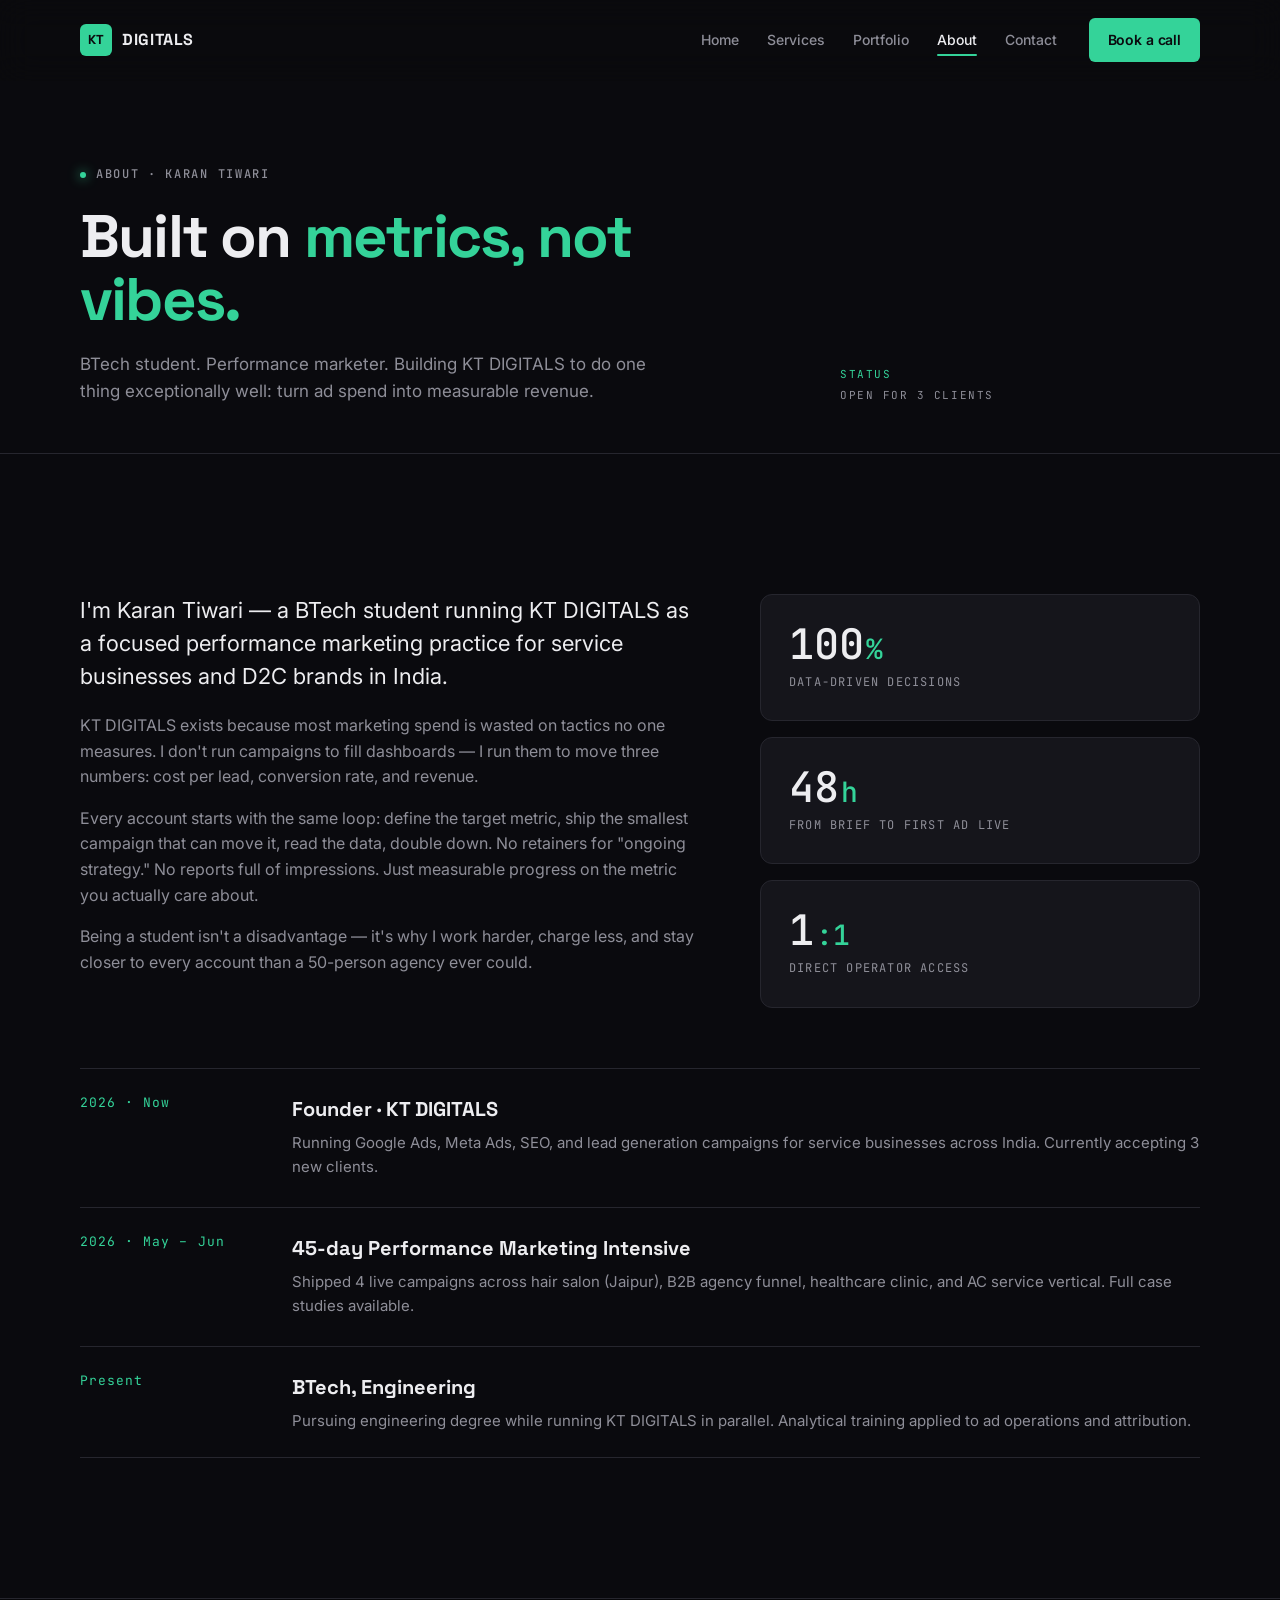
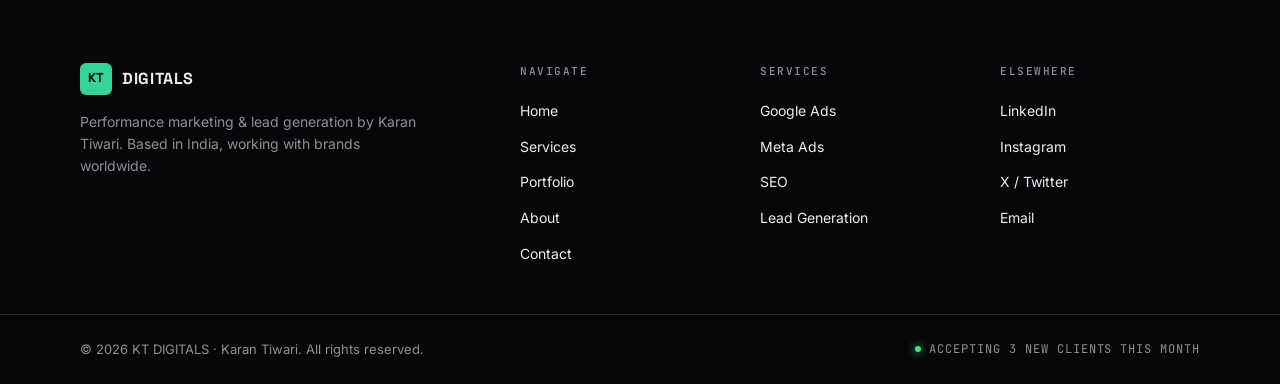
==== about.html @ 0655342a "Initial File setup" ====
<!DOCTYPE html>
<html lang="en">
<head>
  <meta charset="UTF-8" />
  <meta name="viewport" content="width=device-width, initial-scale=1.0" />
  <meta name="theme-color" content="#0A0A0E" />

  <title>About — Karan Tiwari, Founder | KT DIGITALS</title>
  <meta name="description" content="About Karan Tiwari, BTech student and founder of KT DIGITALS. A performance marketing agency built on data-driven decisions, not guesswork." />
  <meta name="keywords" content="Karan Tiwari digital marketer, KT DIGITALS founder, BTech student digital marketing, performance marketing India" />
  <meta name="robots" content="index, follow, max-image-preview:large" />
  <link rel="canonical" href="https://ktdigitals.com/about" />

  <meta property="og:type" content="profile" />
  <meta property="og:url" content="https://ktdigitals.com/about" />
  <meta property="og:title" content="About — Karan Tiwari | KT DIGITALS" />
  <meta property="og:description" content="BTech student. Performance marketer. Building KT DIGITALS to scale brands through measurable campaigns." />
  <meta property="og:image" content="https://ktdigitals.com/og-image.jpg" />

  <link rel="preconnect" href="https://fonts.googleapis.com" />
  <link rel="preconnect" href="https://fonts.gstatic.com" crossorigin />
  <link rel="stylesheet" href="https://fonts.googleapis.com/css2?family=Inter:wght@400;500;600;700&family=JetBrains+Mono:wght@400;500&family=Space+Grotesk:wght@400;500;700&display=swap" />

  <link rel="icon" type="image/svg+xml" href="data:image/svg+xml,%3Csvg xmlns='http://www.w3.org/2000/svg' viewBox='0 0 32 32'%3E%3Crect width='32' height='32' rx='6' fill='%230A0A0E'/%3E%3Ctext x='50%25' y='54%25' text-anchor='middle' dominant-baseline='middle' font-family='sans-serif' font-weight='700' font-size='14' fill='%2334D399'%3EKT%3C/text%3E%3C/svg%3E" />

  <link rel="stylesheet" href="style.css" />

  <script type="application/ld+json">
  {
    "@context": "https://schema.org",
    "@type": "Person",
    "name": "Karan Tiwari",
    "jobTitle": "Founder, KT DIGITALS",
    "description": "BTech student and performance marketer specializing in Google Ads, Meta Ads, SEO, and lead generation.",
    "url": "https://ktdigitals.com/about",
    "worksFor": {
      "@type": "Organization",
      "name": "KT DIGITALS"
    }
  }
  </script>
</head>

<body data-page="about">
  <a class="skip-link" href="#main">Skip to main content</a>

  <header class="site-header" id="siteHeader">
    <div class="container header-inner">
      <a href="index.html" class="brand" aria-label="KT DIGITALS — Home">
        <span class="brand-mark" aria-hidden="true">KT</span>
        <span class="brand-name">DIGITALS</span>
      </a>
      <nav class="site-nav" id="siteNav" aria-label="Primary">
        <ul class="nav-list">
          <li><a href="index.html" class="nav-link">Home</a></li>
          <li><a href="services.html" class="nav-link">Services</a></li>
          <li><a href="portfolio.html" class="nav-link">Portfolio</a></li>
          <li><a href="about.html" class="nav-link is-active">About</a></li>
          <li><a href="contact.html" class="nav-link">Contact</a></li>
        </ul>
        <a href="contact.html" class="btn btn-primary nav-cta">Book a call</a>
      </nav>
      <button class="nav-toggle" id="navToggle" aria-label="Toggle navigation menu" aria-expanded="false" aria-controls="siteNav">
        <span class="nav-toggle-bar" aria-hidden="true"></span>
        <span class="nav-toggle-bar" aria-hidden="true"></span>
        <span class="nav-toggle-bar" aria-hidden="true"></span>
      </button>
    </div>
  </header>

  <main id="main">
    <section class="page-intro">
      <div class="container page-intro-grid">
        <div>
          <p class="eyebrow">
            <span class="eyebrow-dot" aria-hidden="true"></span>
            About · Karan Tiwari
          </p>
          <h1 class="page-intro-headline">
            Built on <span class="text-accent">metrics, not vibes.</span>
          </h1>
          <p class="page-intro-sub">
            BTech student. Performance marketer. Building KT DIGITALS to do one thing exceptionally well: turn ad spend into measurable revenue.
          </p>
        </div>
        <div class="page-intro-meta">
          <span>Status</span>
          <span>Open for 3 clients</span>
        </div>
      </div>
    </section>

    <section class="section" aria-label="About">
      <div class="container about-grid">
        <div class="about-content">
          <p class="about-lead">
            I'm Karan Tiwari — a BTech student running KT DIGITALS as a focused performance marketing practice for service businesses and D2C brands in India.
          </p>
          <p class="about-body">
            KT DIGITALS exists because most marketing spend is wasted on tactics no one measures. I don't run campaigns to fill dashboards — I run them to move three numbers: cost per lead, conversion rate, and revenue.
          </p>
          <p class="about-body">
            Every account starts with the same loop: define the target metric, ship the smallest campaign that can move it, read the data, double down. No retainers for "ongoing strategy." No reports full of impressions. Just measurable progress on the metric you actually care about.
          </p>
          <p class="about-body">
            Being a student isn't a disadvantage — it's why I work harder, charge less, and stay closer to every account than a 50-person agency ever could.
          </p>
        </div>

        <aside class="about-stats" aria-label="How I work">
          <div class="about-stat">
            <span class="about-stat-num">100<span class="about-stat-unit">%</span></span>
            <span class="about-stat-label">Data-driven decisions</span>
          </div>
          <div class="about-stat">
            <span class="about-stat-num">48<span class="about-stat-unit">h</span></span>
            <span class="about-stat-label">From brief to first ad live</span>
          </div>
          <div class="about-stat">
            <span class="about-stat-num">1<span class="about-stat-unit">:1</span></span>
            <span class="about-stat-label">Direct operator access</span>
          </div>
        </aside>
      </div>

      <div class="container">
        <div class="timeline" aria-label="Experience">
          <article class="timeline-item reveal">
            <span class="timeline-date">2026 · Now</span>
            <div>
              <h3 class="timeline-title">Founder · KT DIGITALS</h3>
              <p class="timeline-desc">Running Google Ads, Meta Ads, SEO, and lead generation campaigns for service businesses across India. Currently accepting 3 new clients.</p>
            </div>
          </article>
          <article class="timeline-item reveal">
            <span class="timeline-date">2026 · May – Jun</span>
            <div>
              <h3 class="timeline-title">45-day Performance Marketing Intensive</h3>
              <p class="timeline-desc">Shipped 4 live campaigns across hair salon (Jaipur), B2B agency funnel, healthcare clinic, and AC service vertical. Full case studies available.</p>
            </div>
          </article>
          <article class="timeline-item reveal">
            <span class="timeline-date">Present</span>
            <div>
              <h3 class="timeline-title">BTech, Engineering</h3>
              <p class="timeline-desc">Pursuing engineering degree while running KT DIGITALS in parallel. Analytical training applied to ad operations and attribution.</p>
            </div>
          </article>
        </div>
      </div>
    </section>
  </main>

  <footer class="site-footer">
    <div class="container footer-grid">
      <div class="footer-brand">
        <a href="index.html" class="brand brand--footer" aria-label="KT DIGITALS — Home">
          <span class="brand-mark" aria-hidden="true">KT</span>
          <span class="brand-name">DIGITALS</span>
        </a>
        <p class="footer-tag">
          Performance marketing &amp; lead generation by Karan Tiwari. Based in India, working with brands worldwide.
        </p>
      </div>
      <nav class="footer-nav" aria-label="Footer">
        <h2 class="footer-heading">Navigate</h2>
        <ul>
          <li><a href="index.html">Home</a></li>
          <li><a href="services.html">Services</a></li>
          <li><a href="portfolio.html">Portfolio</a></li>
          <li><a href="about.html">About</a></li>
          <li><a href="contact.html">Contact</a></li>
        </ul>
      </nav>
      <div class="footer-services">
        <h2 class="footer-heading">Services</h2>
        <ul>
          <li><a href="services.html">Google Ads</a></li>
          <li><a href="services.html">Meta Ads</a></li>
          <li><a href="services.html">SEO</a></li>
          <li><a href="services.html">Lead Generation</a></li>
        </ul>
      </div>
      <div class="footer-social">
        <h2 class="footer-heading">Elsewhere</h2>
        <ul class="footer-social-list">
          <li><a href="#" aria-label="LinkedIn">LinkedIn</a></li>
          <li><a href="#" aria-label="Instagram">Instagram</a></li>
          <li><a href="#" aria-label="X / Twitter">X / Twitter</a></li>
          <li><a href="mailto:hello@ktdigitals.com" aria-label="Email">Email</a></li>
        </ul>
      </div>
    </div>
    <div class="footer-bottom">
      <div class="container footer-bottom-inner">
        <p>© <span id="year"></span> KT DIGITALS · Karan Tiwari. All rights reserved.</p>
        <p class="footer-bottom-tag">
          <span class="footer-bottom-dot" aria-hidden="true"></span>
          Accepting 3 new clients this month
        </p>
      </div>
    </div>
  </footer>

  <script src="script.js" defer></script>
</body>
</html>
---- style.css ----
/* =========================================================
   KT DIGITALS — style.css
   Shared design system + per-page accent colors
   ========================================================= */

:root {
  /* Neutral palette — same on every page */
  --bg:            #0A0A0E;
  --bg-surface:    #15151B;
  --bg-elevated:   #1F1F28;
  --border:        #26262E;
  --border-strong: #34343F;
  --text:          #EDEDF0;
  --text-muted:    #8E8E98;
  --text-dim:      #5C5C66;
  --danger:        #F87171;
  --success:       #4ADE80;

  /* Default accent (home page) — overridden per page below */
  --accent:        #FBBF24;
  --accent-hover:  #F4A810;
  --accent-soft:   rgba(251, 191, 36, 0.12);
  --accent-on:     #0A0A0E;

  /* Typography */
  --font-display: 'Space Grotesk', system-ui, sans-serif;
  --font-body:    'Inter', system-ui, -apple-system, sans-serif;
  --font-mono:    'JetBrains Mono', ui-monospace, 'SF Mono', Menlo, monospace;

  /* Layout */
  --container-max: 1200px;
  --container-pad: clamp(20px, 5vw, 40px);
  --section-pad:   clamp(80px, 12vw, 140px);
  --radius-sm: 6px;
  --radius:    12px;
  --radius-lg: 20px;

  /* Motion */
  --ease: cubic-bezier(0.2, 0.7, 0.2, 1);
}

/* ---------- Per-page accent overrides ---------- */
body[data-page="home"] {
  --accent:        #FBBF24;
  --accent-hover:  #F4A810;
  --accent-soft:   rgba(251, 191, 36, 0.12);
  --accent-on:     #0A0A0E;
}
body[data-page="services"] {
  --accent:        #60A5FA;
  --accent-hover:  #3B82F6;
  --accent-soft:   rgba(96, 165, 250, 0.14);
  --accent-on:     #0A0A0E;
}
body[data-page="portfolio"] {
  --accent:        #F87171;
  --accent-hover:  #EF4444;
  --accent-soft:   rgba(248, 113, 113, 0.14);
  --accent-on:     #0A0A0E;
}
body[data-page="about"] {
  --accent:        #34D399;
  --accent-hover:  #10B981;
  --accent-soft:   rgba(52, 211, 153, 0.14);
  --accent-on:     #0A0A0E;
}
body[data-page="contact"] {
  --accent:        #A78BFA;
  --accent-hover:  #8B5CF6;
  --accent-soft:   rgba(167, 139, 250, 0.14);
  --accent-on:     #0A0A0E;
}

/* ---------- Reset ---------- */
*, *::before, *::after { box-sizing: border-box; }
* { margin: 0; }
html { scroll-behavior: smooth; }
body {
  background: var(--bg);
  color: var(--text);
  font-family: var(--font-body);
  font-size: 16px;
  line-height: 1.6;
  -webkit-font-smoothing: antialiased;
  text-rendering: optimizeLegibility;
  overflow-x: hidden;
}
img, svg { display: block; max-width: 100%; }
button { font: inherit; cursor: pointer; background: none; border: 0; color: inherit; }
a { color: inherit; text-decoration: none; }
ul { list-style: none; padding: 0; }
input, textarea, select { font: inherit; color: inherit; }

/* ---------- Accessibility ---------- */
.skip-link {
  position: absolute;
  left: -9999px;
  top: 0;
  background: var(--accent);
  color: var(--accent-on);
  padding: 12px 20px;
  font-weight: 600;
  z-index: 1000;
  border-radius: 0 0 var(--radius) 0;
}
.skip-link:focus { left: 0; }

*:focus-visible {
  outline: 2px solid var(--accent);
  outline-offset: 3px;
  border-radius: 4px;
}

@media (prefers-reduced-motion: reduce) {
  html { scroll-behavior: auto; }
  *, *::before, *::after {
    animation-duration: 0.01ms !important;
    transition-duration: 0.01ms !important;
  }
}

/* ---------- Container ---------- */
.container {
  width: 100%;
  max-width: var(--container-max);
  margin: 0 auto;
  padding-left: var(--container-pad);
  padding-right: var(--container-pad);
}

/* ---------- Buttons ---------- */
.btn {
  display: inline-flex;
  align-items: center;
  justify-content: center;
  gap: 8px;
  padding: 14px 22px;
  font-family: var(--font-body);
  font-size: 15px;
  font-weight: 600;
  letter-spacing: -0.01em;
  border-radius: var(--radius-sm);
  transition: transform 0.2s var(--ease), background 0.2s var(--ease), color 0.2s var(--ease), border-color 0.2s var(--ease);
  white-space: nowrap;
  border: 1px solid transparent;
}
.btn-primary {
  background: var(--accent);
  color: var(--accent-on);
}
.btn-primary:hover {
  background: var(--accent-hover);
  transform: translateY(-1px);
}
.btn-ghost {
  background: transparent;
  border-color: var(--border-strong);
  color: var(--text);
}
.btn-ghost:hover {
  border-color: var(--accent);
  color: var(--accent);
}
.btn-block { width: 100%; }
.btn-arrow { transition: transform 0.2s var(--ease); }
.btn:hover .btn-arrow { transform: translateX(3px); }

/* ---------- Eyebrow / Section heads ---------- */
.eyebrow {
  display: inline-flex;
  align-items: center;
  gap: 10px;
  font-family: var(--font-mono);
  font-size: 12px;
  font-weight: 500;
  text-transform: uppercase;
  letter-spacing: 0.14em;
  color: var(--text-muted);
  margin-bottom: 20px;
}
.eyebrow-dot {
  width: 6px;
  height: 6px;
  background: var(--accent);
  border-radius: 50%;
  box-shadow: 0 0 12px var(--accent);
}

.section { padding: var(--section-pad) 0; }

.section-head {
  max-width: 720px;
  margin-bottom: 64px;
}
.section-headline {
  font-family: var(--font-display);
  font-size: clamp(32px, 4.5vw, 52px);
  font-weight: 700;
  line-height: 1.08;
  letter-spacing: -0.025em;
  margin-bottom: 18px;
}
.section-sub {
  font-size: clamp(16px, 1.6vw, 18px);
  color: var(--text-muted);
  max-width: 60ch;
}

/* The accent-tinted phrases (e.g. "Scale Your Brand", "Performance Marketing") */
.text-accent { color: var(--accent); }

/* =========================================================
   HEADER
   ========================================================= */
.site-header {
  position: fixed;
  inset: 0 0 auto 0;
  z-index: 100;
  background: rgba(10, 10, 14, 0.7);
  backdrop-filter: blur(16px);
  -webkit-backdrop-filter: blur(16px);
  border-bottom: 1px solid transparent;
  transition: border-color 0.2s var(--ease), background 0.2s var(--ease);
}
.site-header.scrolled {
  border-bottom-color: var(--border);
  background: rgba(10, 10, 14, 0.92);
}

.header-inner {
  display: flex;
  align-items: center;
  justify-content: space-between;
  padding-top: 18px;
  padding-bottom: 18px;
}

.brand {
  display: inline-flex;
  align-items: center;
  gap: 10px;
  font-family: var(--font-display);
  font-weight: 700;
  font-size: 16px;
  letter-spacing: 0.04em;
}
.brand-mark {
  display: inline-flex;
  align-items: center;
  justify-content: center;
  width: 32px;
  height: 32px;
  background: var(--accent);
  color: var(--accent-on);
  border-radius: var(--radius-sm);
  font-size: 13px;
  font-weight: 700;
  letter-spacing: 0.02em;
}
.brand-name { color: var(--text); }

.site-nav {
  display: flex;
  align-items: center;
  gap: 32px;
}
.nav-list {
  display: flex;
  align-items: center;
  gap: 28px;
}
.nav-link {
  font-size: 14px;
  font-weight: 500;
  color: var(--text-muted);
  position: relative;
  transition: color 0.2s var(--ease);
  padding: 4px 0;
}
.nav-link:hover { color: var(--text); }
.nav-link.is-active {
  color: var(--text);
}
.nav-link.is-active::after {
  content: "";
  position: absolute;
  left: 0;
  right: 0;
  bottom: -4px;
  height: 2px;
  background: var(--accent);
  border-radius: 1px;
}

.nav-cta {
  padding: 10px 18px;
  font-size: 14px;
}

.nav-toggle {
  display: none;
  flex-direction: column;
  gap: 5px;
  padding: 10px;
  margin-right: -10px;
}
.nav-toggle-bar {
  display: block;
  width: 24px;
  height: 2px;
  background: var(--text);
  transition: transform 0.25s var(--ease), opacity 0.25s var(--ease);
}
.nav-toggle.is-open .nav-toggle-bar:nth-child(1) { transform: translateY(7px) rotate(45deg); }
.nav-toggle.is-open .nav-toggle-bar:nth-child(2) { opacity: 0; }
.nav-toggle.is-open .nav-toggle-bar:nth-child(3) { transform: translateY(-7px) rotate(-45deg); }

/* Page-top padding so fixed header doesn't cover content */
main { padding-top: 80px; }

/* =========================================================
   HERO (home page)
   ========================================================= */
.hero {
  position: relative;
  padding-top: 60px;
  padding-bottom: var(--section-pad);
  overflow: hidden;
}
.hero::before {
  content: "";
  position: absolute;
  inset: 0;
  background-image:
    linear-gradient(var(--border) 1px, transparent 1px),
    linear-gradient(90deg, var(--border) 1px, transparent 1px);
  background-size: 80px 80px;
  background-position: -1px -1px;
  opacity: 0.35;
  mask-image: radial-gradient(ellipse at 30% 30%, #000 30%, transparent 75%);
  -webkit-mask-image: radial-gradient(ellipse at 30% 30%, #000 30%, transparent 75%);
  pointer-events: none;
}

.hero-grid {
  position: relative;
  display: grid;
  grid-template-columns: 1.25fr 1fr;
  gap: 64px;
  align-items: center;
}

.hero-headline {
  font-family: var(--font-display);
  font-size: clamp(36px, 5vw, 58px);
  font-weight: 700;
  line-height: 1.06;
  letter-spacing: -0.03em;
  margin-bottom: 24px;
}

.hero-sub {
  font-size: clamp(16px, 1.6vw, 18px);
  color: var(--text-muted);
  max-width: 52ch;
  margin-bottom: 36px;
}

.hero-ctas {
  display: flex;
  gap: 12px;
  flex-wrap: wrap;
  margin-bottom: 40px;
}

.hero-tags {
  display: flex;
  flex-wrap: wrap;
  gap: 8px 20px;
  font-family: var(--font-mono);
  font-size: 12px;
  font-weight: 500;
  text-transform: uppercase;
  letter-spacing: 0.12em;
  color: var(--text-dim);
  padding-top: 24px;
  border-top: 1px solid var(--border);
}
.hero-tags li { display: flex; align-items: center; gap: 8px; }
.hero-tags li::before {
  content: "";
  width: 4px;
  height: 4px;
  background: var(--text-dim);
  border-radius: 50%;
}

/* Hero metric card */
.hero-metric-card {
  background: var(--bg-surface);
  border: 1px solid var(--border);
  border-radius: var(--radius);
  padding: 24px;
  position: relative;
}
.hero-metric-card::before {
  content: "";
  position: absolute;
  top: -1px;
  left: -1px;
  right: -1px;
  height: 1px;
  background: linear-gradient(90deg, transparent, var(--accent), transparent);
}

.metric-card-head {
  display: flex;
  justify-content: space-between;
  align-items: center;
  padding-bottom: 16px;
  margin-bottom: 16px;
  border-bottom: 1px solid var(--border);
}
.metric-card-label {
  font-family: var(--font-mono);
  font-size: 11px;
  font-weight: 500;
  text-transform: uppercase;
  letter-spacing: 0.14em;
  color: var(--text-muted);
}
.metric-card-live {
  display: inline-flex;
  align-items: center;
  gap: 6px;
  font-family: var(--font-mono);
  font-size: 11px;
  letter-spacing: 0.1em;
  text-transform: uppercase;
  color: var(--success);
}
.live-dot {
  width: 6px;
  height: 6px;
  background: var(--success);
  border-radius: 50%;
  animation: pulse 2s var(--ease) infinite;
}
@keyframes pulse {
  0%, 100% { opacity: 1; transform: scale(1); }
  50% { opacity: 0.5; transform: scale(0.85); }
}

.metric-list { display: flex; flex-direction: column; gap: 4px; }
.metric-row {
  display: flex;
  justify-content: space-between;
  align-items: baseline;
  padding: 12px 0;
  border-bottom: 1px solid var(--border);
}
.metric-row:last-child { border-bottom: 0; }
.metric-key { font-size: 14px; color: var(--text-muted); }
.metric-val {
  font-family: var(--font-mono);
  font-size: 22px;
  font-weight: 500;
  color: var(--text);
}
.metric-unit { color: var(--accent); margin-left: 2px; }

.metric-card-foot {
  display: flex;
  align-items: center;
  gap: 8px;
  margin-top: 16px;
  padding-top: 16px;
  border-top: 1px solid var(--border);
  font-family: var(--font-mono);
  font-size: 11px;
  letter-spacing: 0.08em;
  text-transform: uppercase;
  color: var(--text-dim);
}
.metric-foot-mark { color: var(--accent); }

/* =========================================================
   PAGE INTRO (used on services, portfolio, about, contact)
   ========================================================= */
.page-intro {
  padding-top: 80px;
  padding-bottom: 48px;
  border-bottom: 1px solid var(--border);
}
.page-intro-grid {
  display: grid;
  grid-template-columns: 2fr 1fr;
  gap: 40px;
  align-items: end;
}
.page-intro-headline {
  font-family: var(--font-display);
  font-size: clamp(36px, 5vw, 60px);
  font-weight: 700;
  line-height: 1.05;
  letter-spacing: -0.03em;
  margin-bottom: 20px;
}
.page-intro-sub {
  font-size: clamp(15px, 1.4vw, 17px);
  color: var(--text-muted);
  max-width: 52ch;
}
.page-intro-meta {
  font-family: var(--font-mono);
  font-size: 11px;
  text-transform: uppercase;
  letter-spacing: 0.14em;
  color: var(--text-muted);
  display: flex;
  flex-direction: column;
  gap: 4px;
}
.page-intro-meta span:first-child { color: var(--accent); }

/* =========================================================
   SERVICES
   ========================================================= */
.services-grid {
  display: grid;
  grid-template-columns: repeat(2, 1fr);
  gap: 20px;
}

.service-card {
  position: relative;
  background: var(--bg-surface);
  border: 1px solid var(--border);
  border-radius: var(--radius);
  padding: 32px;
  transition: transform 0.3s var(--ease), border-color 0.3s var(--ease), background 0.3s var(--ease);
  overflow: hidden;
}
.service-card::before {
  content: "";
  position: absolute;
  top: 0;
  left: 0;
  width: 100%;
  height: 1px;
  background: linear-gradient(90deg, var(--accent) 0%, transparent 50%);
  transform: scaleX(0);
  transform-origin: left;
  transition: transform 0.4s var(--ease);
}
.service-card:hover {
  transform: translateY(-4px);
  border-color: var(--border-strong);
}
.service-card:hover::before { transform: scaleX(1); }
.service-card:hover .service-arrow {
  color: var(--accent);
  transform: translate(4px, -4px);
}

.service-tag {
  display: inline-block;
  font-family: var(--font-mono);
  font-size: 11px;
  font-weight: 500;
  letter-spacing: 0.14em;
  color: var(--accent);
  background: var(--accent-soft);
  padding: 5px 10px;
  border-radius: var(--radius-sm);
  margin-bottom: 24px;
}

.service-title {
  font-family: var(--font-display);
  font-size: 26px;
  font-weight: 700;
  letter-spacing: -0.02em;
  margin-bottom: 14px;
}
.service-desc {
  color: var(--text-muted);
  margin-bottom: 20px;
  font-size: 15px;
}
.service-points {
  display: flex;
  flex-direction: column;
  gap: 8px;
  font-size: 14px;
  color: var(--text-muted);
}
.service-points li { display: flex; align-items: center; gap: 10px; }
.service-points li::before {
  content: "";
  width: 4px;
  height: 4px;
  background: var(--accent);
  border-radius: 50%;
  flex-shrink: 0;
}

.service-arrow {
  position: absolute;
  top: 32px;
  right: 32px;
  font-size: 20px;
  color: var(--text-dim);
  transition: color 0.3s var(--ease), transform 0.3s var(--ease);
}

/* Services page extra section: process */
.process-grid {
  display: grid;
  grid-template-columns: repeat(4, 1fr);
  gap: 20px;
  margin-top: 24px;
}
.process-step {
  padding: 24px;
  border: 1px solid var(--border);
  border-radius: var(--radius);
  background: var(--bg-surface);
}
.process-num {
  font-family: var(--font-mono);
  font-size: 12px;
  color: var(--accent);
  letter-spacing: 0.14em;
  text-transform: uppercase;
  margin-bottom: 16px;
  display: block;
}
.process-title {
  font-family: var(--font-display);
  font-size: 18px;
  font-weight: 700;
  margin-bottom: 8px;
}
.process-desc { font-size: 14px; color: var(--text-muted); }

/* =========================================================
   PORTFOLIO
   ========================================================= */
.portfolio-grid {
  display: grid;
  grid-template-columns: repeat(2, 1fr);
  gap: 24px;
}

.portfolio-card {
  background: var(--bg-surface);
  border: 1px solid var(--border);
  border-radius: var(--radius);
  overflow: hidden;
  transition: transform 0.3s var(--ease), border-color 0.3s var(--ease);
}
.portfolio-card:hover {
  transform: translateY(-4px);
  border-color: var(--border-strong);
}

.portfolio-figure {
  position: relative;
  aspect-ratio: 16 / 10;
  overflow: hidden;
  background: linear-gradient(135deg, var(--bg-elevated) 0%, var(--bg-surface) 100%);
}
.portfolio-figure::before {
  content: "";
  position: absolute;
  inset: 0;
  background-image:
    linear-gradient(var(--border) 1px, transparent 1px),
    linear-gradient(90deg, var(--border) 1px, transparent 1px);
  background-size: 40px 40px;
  opacity: 0.5;
}
.portfolio-figure img {
  position: relative;
  width: 100%;
  height: 100%;
  object-fit: cover;
  transition: transform 0.5s var(--ease);
}
.portfolio-figure img.img-fallback { opacity: 0; }
.portfolio-card:hover .portfolio-figure img { transform: scale(1.04); }

.portfolio-fig-tag {
  position: absolute;
  top: 16px;
  left: 16px;
  z-index: 2;
  font-family: var(--font-mono);
  font-size: 11px;
  font-weight: 500;
  letter-spacing: 0.1em;
  text-transform: uppercase;
  color: var(--text);
  background: rgba(10, 10, 14, 0.85);
  backdrop-filter: blur(8px);
  -webkit-backdrop-filter: blur(8px);
  padding: 6px 10px;
  border-radius: var(--radius-sm);
  border: 1px solid var(--border);
}

.portfolio-body { padding: 28px; }

.portfolio-title {
  font-family: var(--font-display);
  font-size: 22px;
  font-weight: 700;
  letter-spacing: -0.02em;
  margin-bottom: 12px;
}
.portfolio-desc {
  font-size: 14px;
  color: var(--text-muted);
  margin-bottom: 16px;
  line-height: 1.6;
}
.portfolio-label { color: var(--text); font-weight: 600; }

.portfolio-result {
  display: flex;
  align-items: center;
  gap: 10px;
  font-family: var(--font-mono);
  font-size: 15px;
  color: var(--accent);
  padding: 12px 14px;
  background: var(--accent-soft);
  border-radius: var(--radius-sm);
  margin-bottom: 18px;
}
.portfolio-result-arrow { font-size: 16px; }

.portfolio-tags {
  display: flex;
  flex-wrap: wrap;
  gap: 6px;
}
.portfolio-tags li {
  font-family: var(--font-mono);
  font-size: 10px;
  font-weight: 500;
  letter-spacing: 0.12em;
  color: var(--text-muted);
  padding: 5px 8px;
  border: 1px solid var(--border);
  border-radius: var(--radius-sm);
}

/* =========================================================
   ABOUT
   ========================================================= */
.about-grid {
  display: grid;
  grid-template-columns: 1.4fr 1fr;
  gap: 64px;
  align-items: start;
}
.about-lead {
  font-size: clamp(18px, 1.8vw, 22px);
  color: var(--text);
  line-height: 1.5;
  margin-bottom: 20px;
}
.about-body {
  color: var(--text-muted);
  font-size: 16px;
  margin-bottom: 16px;
}

.about-stats {
  display: flex;
  flex-direction: column;
  gap: 16px;
}
.about-stat {
  background: var(--bg-surface);
  border: 1px solid var(--border);
  border-radius: var(--radius);
  padding: 28px;
  display: flex;
  flex-direction: column;
  gap: 8px;
  transition: border-color 0.3s var(--ease);
}
.about-stat:hover { border-color: var(--accent); }
.about-stat-num {
  font-family: var(--font-mono);
  font-size: 42px;
  font-weight: 500;
  color: var(--text);
  line-height: 1;
}
.about-stat-unit { color: var(--accent); margin-left: 2px; font-size: 28px; }
.about-stat-label {
  font-family: var(--font-mono);
  font-size: 12px;
  text-transform: uppercase;
  letter-spacing: 0.1em;
  color: var(--text-muted);
}

/* About: experience timeline */
.timeline {
  margin-top: 60px;
  display: flex;
  flex-direction: column;
  gap: 4px;
}
.timeline-item {
  display: grid;
  grid-template-columns: 180px 1fr;
  gap: 32px;
  padding: 24px 0;
  border-top: 1px solid var(--border);
}
.timeline-item:last-child { border-bottom: 1px solid var(--border); }
.timeline-date {
  font-family: var(--font-mono);
  font-size: 13px;
  color: var(--accent);
  letter-spacing: 0.08em;
}
.timeline-title {
  font-family: var(--font-display);
  font-size: 20px;
  font-weight: 700;
  margin-bottom: 6px;
}
.timeline-desc { color: var(--text-muted); font-size: 15px; }

/* =========================================================
   CONTACT
   ========================================================= */
.contact-grid {
  display: grid;
  grid-template-columns: 1fr 1.2fr;
  gap: 80px;
  align-items: start;
}
.contact-sub {
  font-size: 16px;
  color: var(--text-muted);
  margin-bottom: 32px;
  max-width: 38ch;
}
.contact-direct {
  display: flex;
  flex-direction: column;
  gap: 10px;
  margin-bottom: 40px;
}

.contact-info {
  display: flex;
  flex-direction: column;
  gap: 12px;
  padding-top: 28px;
  border-top: 1px solid var(--border);
}
.contact-info li {
  display: flex;
  flex-direction: column;
  gap: 2px;
  font-size: 15px;
}
.contact-info-key {
  font-family: var(--font-mono);
  font-size: 11px;
  text-transform: uppercase;
  letter-spacing: 0.12em;
  color: var(--text-muted);
}

.contact-form {
  background: var(--bg-surface);
  border: 1px solid var(--border);
  border-radius: var(--radius);
  padding: 32px;
  display: flex;
  flex-direction: column;
  gap: 18px;
}
.form-row {
  display: grid;
  grid-template-columns: 1fr 1fr;
  gap: 16px;
}
.form-field { display: flex; flex-direction: column; gap: 6px; }
.form-label {
  font-family: var(--font-mono);
  font-size: 11px;
  font-weight: 500;
  text-transform: uppercase;
  letter-spacing: 0.12em;
  color: var(--text-muted);
}
.form-label-hint {
  color: var(--text-dim);
  text-transform: none;
  letter-spacing: 0;
  font-weight: 400;
}
.form-field input,
.form-field textarea {
  background: var(--bg);
  border: 1px solid var(--border);
  border-radius: var(--radius-sm);
  padding: 12px 14px;
  font-size: 15px;
  color: var(--text);
  font-family: var(--font-body);
  transition: border-color 0.2s var(--ease), background 0.2s var(--ease);
  width: 100%;
}
.form-field input::placeholder,
.form-field textarea::placeholder { color: var(--text-dim); }
.form-field input:focus,
.form-field textarea:focus {
  outline: none;
  border-color: var(--accent);
  background: var(--bg-elevated);
}
.form-field textarea { resize: vertical; min-height: 100px; }

.form-field.has-error input,
.form-field.has-error textarea { border-color: var(--danger); }
.form-error { font-size: 12px; color: var(--danger); min-height: 16px; }

.btn-submit { margin-top: 8px; }
.form-status { font-size: 14px; color: var(--text-muted); min-height: 20px; }
.form-status.is-success { color: var(--success); }
.form-status.is-error { color: var(--danger); }

/* =========================================================
   FOOTER
   ========================================================= */
.site-footer {
  background: #07070A;
  border-top: 1px solid var(--border);
  padding-top: 64px;
}
.footer-grid {
  display: grid;
  grid-template-columns: 2fr 1fr 1fr 1fr;
  gap: 40px;
  padding-bottom: 48px;
}
.footer-brand .brand--footer { margin-bottom: 16px; }
.footer-tag {
  color: var(--text-muted);
  font-size: 14px;
  max-width: 38ch;
}
.footer-heading {
  font-family: var(--font-mono);
  font-size: 11px;
  font-weight: 500;
  text-transform: uppercase;
  letter-spacing: 0.14em;
  color: var(--text-muted);
  margin-bottom: 18px;
}
.footer-nav ul,
.footer-services ul,
.footer-social-list {
  display: flex;
  flex-direction: column;
  gap: 10px;
}
.footer-nav a,
.footer-services a,
.footer-social-list a {
  font-size: 14px;
  color: var(--text);
  transition: color 0.2s var(--ease);
}
.footer-nav a:hover,
.footer-services a:hover,
.footer-social-list a:hover { color: var(--accent); }

.footer-bottom {
  border-top: 1px solid var(--border);
  padding: 24px 0;
}
.footer-bottom-inner {
  display: flex;
  justify-content: space-between;
  align-items: center;
  gap: 16px;
  flex-wrap: wrap;
  font-size: 13px;
  color: var(--text-muted);
}
.footer-bottom-tag {
  display: inline-flex;
  align-items: center;
  gap: 8px;
  font-family: var(--font-mono);
  font-size: 12px;
  letter-spacing: 0.08em;
  text-transform: uppercase;
}
.footer-bottom-dot {
  width: 6px;
  height: 6px;
  background: var(--success);
  border-radius: 50%;
  box-shadow: 0 0 8px var(--success);
}

/* =========================================================
   SCROLL REVEAL
   ========================================================= */
.reveal {
  opacity: 0;
  transform: translateY(20px);
  transition: opacity 0.6s var(--ease), transform 0.6s var(--ease);
}
.reveal.is-visible { opacity: 1; transform: translateY(0); }

/* =========================================================
   RESPONSIVE
   ========================================================= */
@media (max-width: 960px) {
  .hero-grid { grid-template-columns: 1fr; gap: 40px; }
  .about-grid { grid-template-columns: 1fr; gap: 40px; }
  .contact-grid { grid-template-columns: 1fr; gap: 48px; }
  .page-intro-grid { grid-template-columns: 1fr; gap: 24px; align-items: start; }
  .process-grid { grid-template-columns: repeat(2, 1fr); }
  .timeline-item { grid-template-columns: 1fr; gap: 8px; }
  .footer-grid { grid-template-columns: 1fr 1fr; }
}

@media (max-width: 768px) {
  main { padding-top: 70px; }
  .nav-toggle { display: flex; }

  .site-nav {
    position: fixed;
    top: 60px;
    right: 0;
    left: 0;
    height: calc(100vh - 60px);
    height: calc(100dvh - 60px);
    flex-direction: column;
    align-items: stretch;
    justify-content: flex-start;
    gap: 0;
    background: var(--bg);
    border-bottom: 1px solid var(--border);
    padding: 24px var(--container-pad) 32px;
    transform: translateY(-110%);
    transition: transform 0.3s var(--ease);
    visibility: hidden;
    overflow-y: auto;
  }
  .site-nav.is-open {
    transform: translateY(0);
    visibility: visible;
  }
  .nav-list { flex-direction: column; align-items: stretch; gap: 0; }
  .nav-list li { border-bottom: 1px solid var(--border); }
  .nav-link { display: block; padding: 16px 0; font-size: 16px; }
  .nav-link.is-active::after { display: none; }
  .nav-link.is-active { color: var(--accent); }
  .nav-cta {
    margin-top: 20px;
    padding: 14px 22px;
    font-size: 15px;
    text-align: center;
  }

  .services-grid,
  .portfolio-grid { grid-template-columns: 1fr; }
  .form-row { grid-template-columns: 1fr; }
  .process-grid { grid-template-columns: 1fr; }

  .footer-grid { grid-template-columns: 1fr; gap: 32px; }

  .hero-ctas .btn { flex: 1; min-width: 0; }
}

@media (max-width: 480px) {
  .service-card,
  .portfolio-body,
  .contact-form,
  .about-stat { padding: 24px; }
  .service-arrow { top: 24px; right: 24px; }
  .hero-tags { font-size: 11px; }
}
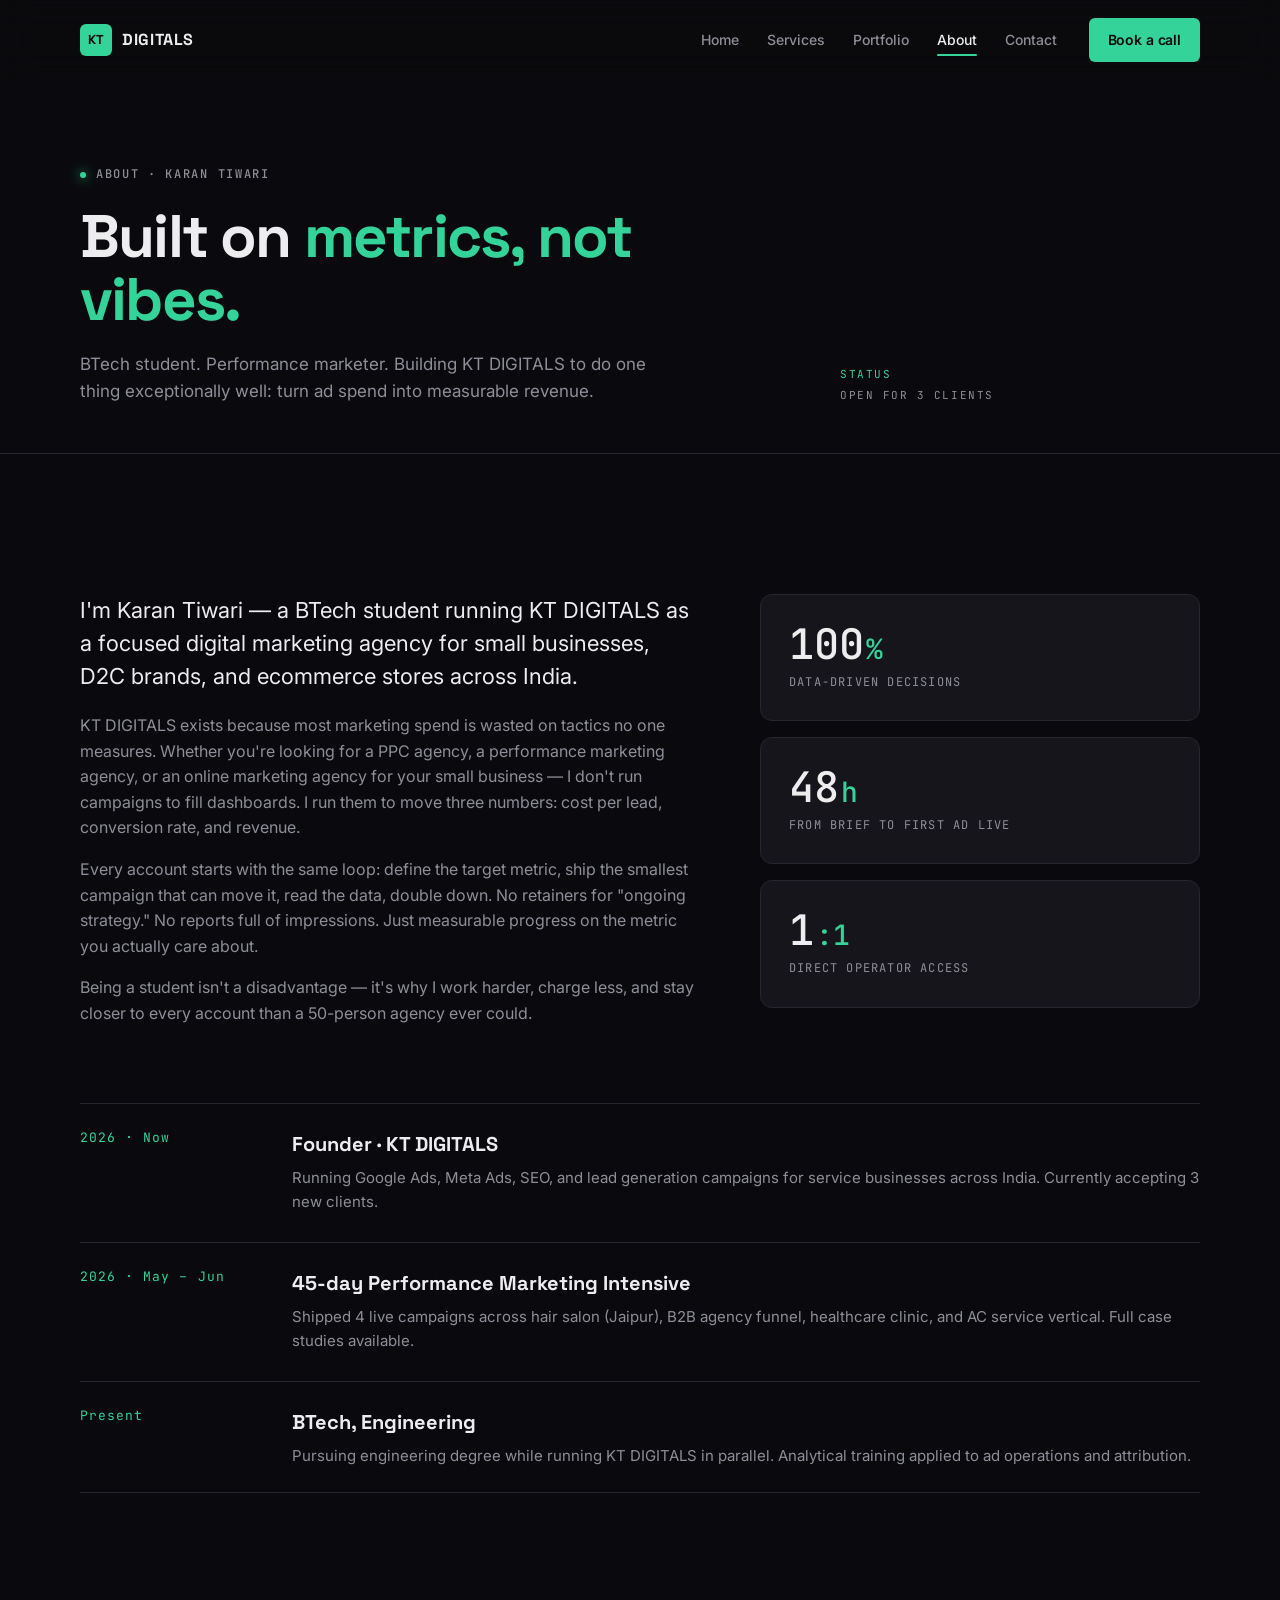
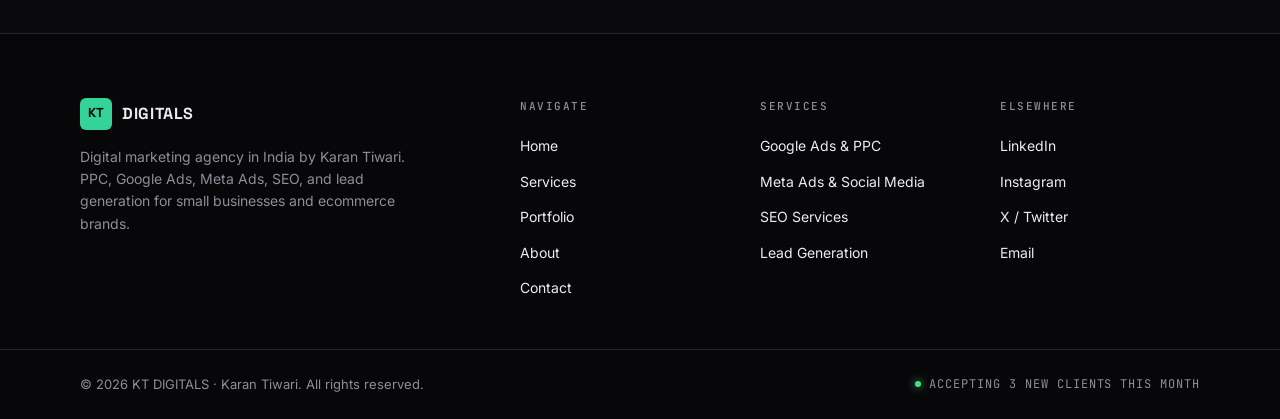
==== commit 1c64ddbf: "Add files via upload" ====
--- a/about.html
+++ b/about.html
@@ -5,16 +5,16 @@
   <meta name="viewport" content="width=device-width, initial-scale=1.0" />
   <meta name="theme-color" content="#0A0A0E" />
 
-  <title>About — Karan Tiwari, Founder | KT DIGITALS</title>
-  <meta name="description" content="About Karan Tiwari, BTech student and founder of KT DIGITALS. A performance marketing agency built on data-driven decisions, not guesswork." />
-  <meta name="keywords" content="Karan Tiwari digital marketer, KT DIGITALS founder, BTech student digital marketing, performance marketing India" />
+  <title>About Karan Tiwari — Founder, KT DIGITALS Digital Marketing Agency</title>
+  <meta name="description" content="Karan Tiwari, BTech student and founder of KT DIGITALS — a digital marketing agency in India offering PPC, Google Ads, Meta Ads, SEO, and lead generation for small businesses, D2C brands, and ecommerce stores." />
+  <meta name="keywords" content="Karan Tiwari digital marketer, KT DIGITALS founder, digital marketing agency India, BTech student digital marketing, performance marketing India, best digital marketing agencies India, online marketing agency, marketing agency for small business" />
   <meta name="robots" content="index, follow, max-image-preview:large" />
   <link rel="canonical" href="https://ktdigitals.com/about" />
 
   <meta property="og:type" content="profile" />
   <meta property="og:url" content="https://ktdigitals.com/about" />
-  <meta property="og:title" content="About — Karan Tiwari | KT DIGITALS" />
-  <meta property="og:description" content="BTech student. Performance marketer. Building KT DIGITALS to scale brands through measurable campaigns." />
+  <meta property="og:title" content="About Karan Tiwari — KT DIGITALS Digital Marketing Agency" />
+  <meta property="og:description" content="BTech student. Performance marketer. Building KT DIGITALS as a focused digital marketing agency for small businesses and ecommerce brands in India." />
   <meta property="og:image" content="https://ktdigitals.com/og-image.jpg" />
 
   <link rel="preconnect" href="https://fonts.googleapis.com" />
@@ -30,12 +30,25 @@
     "@context": "https://schema.org",
     "@type": "Person",
     "name": "Karan Tiwari",
-    "jobTitle": "Founder, KT DIGITALS",
-    "description": "BTech student and performance marketer specializing in Google Ads, Meta Ads, SEO, and lead generation.",
+    "jobTitle": "Founder, KT DIGITALS Digital Marketing Agency",
+    "description": "BTech student and performance marketer specializing in PPC, Google Ads, Meta Ads, SEO, and lead generation for small businesses, D2C brands, and ecommerce stores in India.",
     "url": "https://ktdigitals.com/about",
+    "knowsAbout": [
+      "Digital Marketing",
+      "PPC Advertising",
+      "Google Ads",
+      "Meta Ads",
+      "SEO",
+      "Lead Generation",
+      "Social Media Marketing",
+      "Ecommerce Marketing",
+      "Performance Marketing"
+    ],
     "worksFor": {
-      "@type": "Organization",
-      "name": "KT DIGITALS"
+      "@type": ["Organization", "ProfessionalService", "MarketingAgency"],
+      "name": "KT DIGITALS",
+      "url": "https://ktdigitals.com/",
+      "areaServed": { "@type": "Country", "name": "India" }
     }
   }
   </script>
@@ -94,10 +107,10 @@
       <div class="container about-grid">
         <div class="about-content">
           <p class="about-lead">
-            I'm Karan Tiwari — a BTech student running KT DIGITALS as a focused performance marketing practice for service businesses and D2C brands in India.
+            I'm Karan Tiwari — a BTech student running KT DIGITALS as a focused digital marketing agency for small businesses, D2C brands, and ecommerce stores across India.
           </p>
           <p class="about-body">
-            KT DIGITALS exists because most marketing spend is wasted on tactics no one measures. I don't run campaigns to fill dashboards — I run them to move three numbers: cost per lead, conversion rate, and revenue.
+            KT DIGITALS exists because most marketing spend is wasted on tactics no one measures. Whether you're looking for a PPC agency, a performance marketing agency, or an online marketing agency for your small business — I don't run campaigns to fill dashboards. I run them to move three numbers: cost per lead, conversion rate, and revenue.
           </p>
           <p class="about-body">
             Every account starts with the same loop: define the target metric, ship the smallest campaign that can move it, read the data, double down. No retainers for "ongoing strategy." No reports full of impressions. Just measurable progress on the metric you actually care about.
@@ -159,7 +172,7 @@
           <span class="brand-name">DIGITALS</span>
         </a>
         <p class="footer-tag">
-          Performance marketing &amp; lead generation by Karan Tiwari. Based in India, working with brands worldwide.
+          Digital marketing agency in India by Karan Tiwari. PPC, Google Ads, Meta Ads, SEO, and lead generation for small businesses and ecommerce brands.
         </p>
       </div>
       <nav class="footer-nav" aria-label="Footer">
@@ -175,9 +188,9 @@
       <div class="footer-services">
         <h2 class="footer-heading">Services</h2>
         <ul>
-          <li><a href="services.html">Google Ads</a></li>
-          <li><a href="services.html">Meta Ads</a></li>
-          <li><a href="services.html">SEO</a></li>
+          <li><a href="services.html">Google Ads &amp; PPC</a></li>
+          <li><a href="services.html">Meta Ads &amp; Social Media</a></li>
+          <li><a href="services.html">SEO Services</a></li>
           <li><a href="services.html">Lead Generation</a></li>
         </ul>
       </div>
--- a/style.css
+++ b/style.css
@@ -1017,6 +1017,94 @@
   background: var(--success);
   border-radius: 50%;
   box-shadow: 0 0 8px var(--success);
+}
+
+/* =========================================================
+   TRUST BAND (home page — "What I do")
+   ========================================================= */
+.trust-band {
+  padding: var(--section-pad) 0;
+  border-top: 1px solid var(--border);
+  background:
+    radial-gradient(ellipse at 70% 30%, var(--accent-soft), transparent 60%),
+    var(--bg);
+}
+.trust-headline {
+  font-family: var(--font-display);
+  font-size: clamp(28px, 3.5vw, 42px);
+  font-weight: 700;
+  line-height: 1.15;
+  letter-spacing: -0.02em;
+  margin-bottom: 24px;
+  max-width: 22ch;
+}
+.trust-text {
+  font-size: clamp(15px, 1.5vw, 17px);
+  color: var(--text-muted);
+  max-width: 72ch;
+  margin-bottom: 32px;
+  line-height: 1.7;
+}
+.trust-text strong {
+  color: var(--text);
+  font-weight: 600;
+}
+.trust-tags {
+  display: flex;
+  flex-wrap: wrap;
+  gap: 8px;
+}
+.trust-tags li {
+  font-family: var(--font-mono);
+  font-size: 11px;
+  font-weight: 500;
+  letter-spacing: 0.12em;
+  text-transform: uppercase;
+  color: var(--text-muted);
+  background: var(--bg-surface);
+  border: 1px solid var(--border);
+  padding: 8px 12px;
+  border-radius: var(--radius-sm);
+  transition: border-color 0.2s var(--ease), color 0.2s var(--ease);
+}
+.trust-tags li:hover {
+  border-color: var(--accent);
+  color: var(--accent);
+}
+
+/* =========================================================
+   AUDIENCE GRID (services page — "Who we serve")
+   ========================================================= */
+.audience-grid {
+  display: grid;
+  grid-template-columns: repeat(2, 1fr);
+  gap: 20px;
+}
+.audience-card {
+  background: var(--bg-surface);
+  border: 1px solid var(--border);
+  border-radius: var(--radius);
+  padding: 28px;
+  transition: transform 0.3s var(--ease), border-color 0.3s var(--ease);
+}
+.audience-card:hover {
+  transform: translateY(-4px);
+  border-color: var(--accent);
+}
+.audience-card .service-tag {
+  margin-bottom: 18px;
+}
+.audience-title {
+  font-family: var(--font-display);
+  font-size: 22px;
+  font-weight: 700;
+  letter-spacing: -0.02em;
+  margin-bottom: 10px;
+}
+.audience-desc {
+  font-size: 14px;
+  color: var(--text-muted);
+  line-height: 1.6;
 }
 
 /* =========================================================
@@ -1082,7 +1170,8 @@
   }
 
   .services-grid,
-  .portfolio-grid { grid-template-columns: 1fr; }
+  .portfolio-grid,
+  .audience-grid { grid-template-columns: 1fr; }
   .form-row { grid-template-columns: 1fr; }
   .process-grid { grid-template-columns: 1fr; }
 
